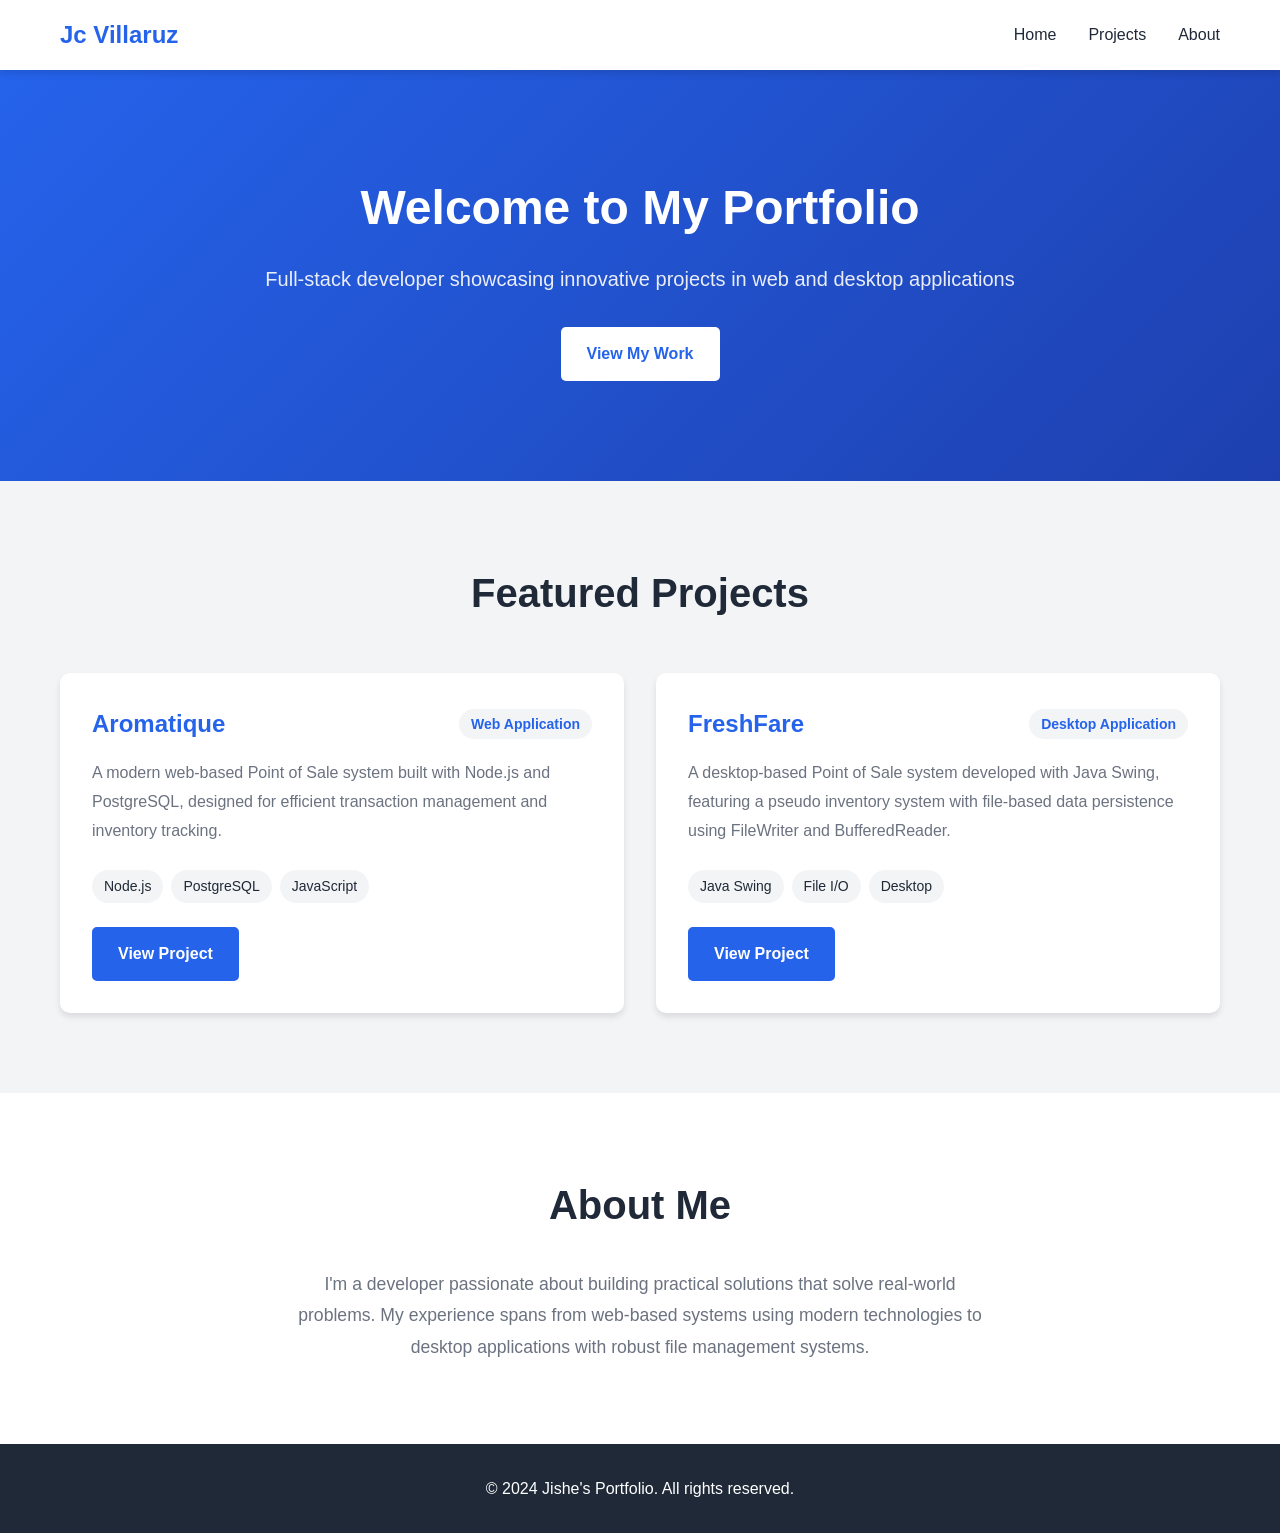
==== index.html @ 2e5fac46 "init commit" ====
<!DOCTYPE html>
<html lang="en">
<head>
    <meta charset="UTF-8">
    <meta name="viewport" content="width=device-width, initial-scale=1.0">
    <title>Portfolio - Jishe</title>
    <link rel="stylesheet" href="styles.css">
</head>
<body>
    <!-- Navigation -->
    <nav class="navbar">
        <div class="container">
            <div class="nav-brand">Jc Villaruz</div>
            <ul class="nav-links">
                <li><a href="#home" class="nav-link">Home</a></li>
                <li><a href="#projects" class="nav-link">Projects</a></li>
                <li><a href="#about" class="nav-link">About</a></li>
            </ul>
        </div>
    </nav>

    <!-- Hero Section -->
    <section id="home" class="hero">
        <div class="container">
            <div class="hero-content">
                <h1>Welcome to My Portfolio</h1>
                <p>Full-stack developer showcasing innovative projects in web and desktop applications</p>
                <a href="#projects" class="btn btn-primary">View My Work</a>
            </div>
        </div>
    </section>

    <!-- Projects Section -->
    <section id="projects" class="projects">
        <div class="container">
            <h2>Featured Projects</h2>
            
            <div class="projects-grid">
                <!-- Aromatique Project -->
                <div class="project-card">
                    <div class="project-header">
                        <h3>Aromatique</h3>
                        <span class="project-type">Web Application</span>
                    </div>
                    <p class="project-description">A modern web-based Point of Sale system built with Node.js and PostgreSQL, designed for efficient transaction management and inventory tracking.</p>
                    <div class="tech-stack">
                        <span class="tech-badge">Node.js</span>
                        <span class="tech-badge">PostgreSQL</span>
                        <span class="tech-badge">JavaScript</span>
                    </div>
                    <a href="projects/aromatique.html" class="btn btn-secondary">View Project</a>
                </div>

                <!-- Java POS Project -->
                <div class="project-card">
                    <div class="project-header">
                        <h3>FreshFare</h3>
                        <span class="project-type">Desktop Application</span>
                    </div>
                    <p class="project-description">A desktop-based Point of Sale system developed with Java Swing, featuring a pseudo inventory system with file-based data persistence using FileWriter and BufferedReader.</p>
                    <div class="tech-stack">
                        <span class="tech-badge">Java Swing</span>
                        <span class="tech-badge">File I/O</span>
                        <span class="tech-badge">Desktop</span>
                    </div>
                    <a href="projects/freshfare.html" class="btn btn-secondary">View Project</a>
                </div>
            </div>
        </div>
    </section>

    <!-- About Section -->
    <section id="about" class="about">
        <div class="container">
            <h2>About Me</h2>
            <p>I'm a developer passionate about building practical solutions that solve real-world problems. My experience spans from web-based systems using modern technologies to desktop applications with robust file management systems.</p>
        </div>
    </section>

    <!-- Footer -->
    <footer class="footer">
        <div class="container">
            <p>&copy; 2024 Jishe's Portfolio. All rights reserved.</p>
        </div>
    </footer>

    <script src="script.js"></script>
</body>
</html>
---- styles.css ----
/* Root Variables */
:root {
    --primary-color: #2563eb;
    --secondary-color: #1e40af;
    --text-color: #1f2937;
    --bg-color: #ffffff;
    --light-bg: #f3f4f6;
    --border-color: #e5e7eb;
    --shadow: 0 4px 6px rgba(0, 0, 0, 0.1);
    --shadow-lg: 0 10px 15px rgba(0, 0, 0, 0.1);
}

/* Reset & Base Styles */
* {
    margin: 0;
    padding: 0;
    box-sizing: border-box;
}

html {
    scroll-behavior: smooth;
}

body {
    font-family: -apple-system, BlinkMacSystemFont, 'Segoe UI', Roboto, 'Helvetica Neue', Arial, sans-serif;
    color: var(--text-color);
    background-color: var(--bg-color);
    line-height: 1.6;
}

.container {
    max-width: 1200px;
    margin: 0 auto;
    padding: 0 20px;
}

/* Navigation */
.navbar {
    background-color: var(--bg-color);
    box-shadow: var(--shadow);
    position: sticky;
    top: 0;
    z-index: 100;
}

.navbar .container {
    display: flex;
    justify-content: space-between;
    align-items: center;
    padding: 1rem 20px;
}

.nav-brand {
    font-size: 1.5rem;
    font-weight: 700;
    color: var(--primary-color);
}

.nav-links {
    display: flex;
    list-style: none;
    gap: 2rem;
}

.nav-link {
    text-decoration: none;
    color: var(--text-color);
    font-weight: 500;
    transition: color 0.3s ease;
}

.nav-link:hover {
    color: var(--primary-color);
}

/* Hero Section */
.hero {
    background: linear-gradient(135deg, var(--primary-color), var(--secondary-color));
    color: white;
    padding: 100px 20px;
    text-align: center;
}

.hero-content h1 {
    font-size: 3rem;
    margin-bottom: 1rem;
    font-weight: 700;
}

.hero-content p {
    font-size: 1.25rem;
    margin-bottom: 2rem;
    opacity: 0.9;
}

/* Buttons */
.btn {
    display: inline-block;
    padding: 0.75rem 1.5rem;
    border-radius: 5px;
    text-decoration: none;
    font-weight: 600;
    transition: all 0.3s ease;
    border: 2px solid transparent;
    cursor: pointer;
    font-size: 1rem;
}

.btn-primary {
    background-color: white;
    color: var(--primary-color);
}

.btn-primary:hover {
    transform: translateY(-2px);
    box-shadow: 0 6px 20px rgba(0, 0, 0, 0.15);
}

.btn-secondary {
    background-color: var(--primary-color);
    color: white;
    border-color: var(--primary-color);
}

.btn-secondary:hover {
    background-color: var(--secondary-color);
    border-color: var(--secondary-color);
}

/* Projects Section */
.projects {
    padding: 80px 20px;
    background-color: var(--light-bg);
}

.projects h2 {
    font-size: 2.5rem;
    margin-bottom: 3rem;
    text-align: center;
}

.projects-grid {
    display: grid;
    grid-template-columns: repeat(auto-fit, minmax(350px, 1fr));
    gap: 2rem;
}

.project-card {
    background-color: var(--bg-color);
    border-radius: 10px;
    padding: 2rem;
    box-shadow: var(--shadow);
    transition: transform 0.3s ease, box-shadow 0.3s ease;
}

.project-card:hover {
    transform: translateY(-5px);
    box-shadow: var(--shadow-lg);
}

.project-header {
    display: flex;
    justify-content: space-between;
    align-items: center;
    margin-bottom: 1rem;
}

.project-header h3 {
    font-size: 1.5rem;
    color: var(--primary-color);
}

.project-type {
    background-color: var(--light-bg);
    color: var(--primary-color);
    padding: 0.25rem 0.75rem;
    border-radius: 20px;
    font-size: 0.875rem;
    font-weight: 600;
}

.project-description {
    color: #6b7280;
    margin-bottom: 1.5rem;
    line-height: 1.8;
}

.tech-stack {
    display: flex;
    flex-wrap: wrap;
    gap: 0.5rem;
    margin-bottom: 1.5rem;
}

.tech-badge {
    background-color: var(--light-bg);
    color: var(--text-color);
    padding: 0.35rem 0.75rem;
    border-radius: 20px;
    font-size: 0.875rem;
    font-weight: 500;
}

/* About Section */
.about {
    padding: 80px 20px;
    text-align: center;
}

.about h2 {
    font-size: 2.5rem;
    margin-bottom: 2rem;
}

.about p {
    max-width: 700px;
    margin: 0 auto;
    font-size: 1.1rem;
    color: #6b7280;
    line-height: 1.8;
}

/* Footer */
.footer {
    background-color: var(--text-color);
    color: white;
    text-align: center;
    padding: 2rem 20px;
}

/* Responsive Design */
@media (max-width: 768px) {
    .nav-links {
        gap: 1rem;
    }

    .hero-content h1 {
        font-size: 2rem;
    }

    .hero-content p {
        font-size: 1rem;
    }

    .projects h2,
    .about h2 {
        font-size: 2rem;
    }

    .projects-grid {
        grid-template-columns: 1fr;
    }
}

@media (max-width: 480px) {
    .nav-brand {
        font-size: 1.25rem;
    }

    .nav-links {
        gap: 0.5rem;
    }

    .nav-link {
        font-size: 0.9rem;
    }

    .hero-content h1 {
        font-size: 1.5rem;
    }

    .btn {
        padding: 0.5rem 1rem;
        font-size: 0.9rem;
    }
}
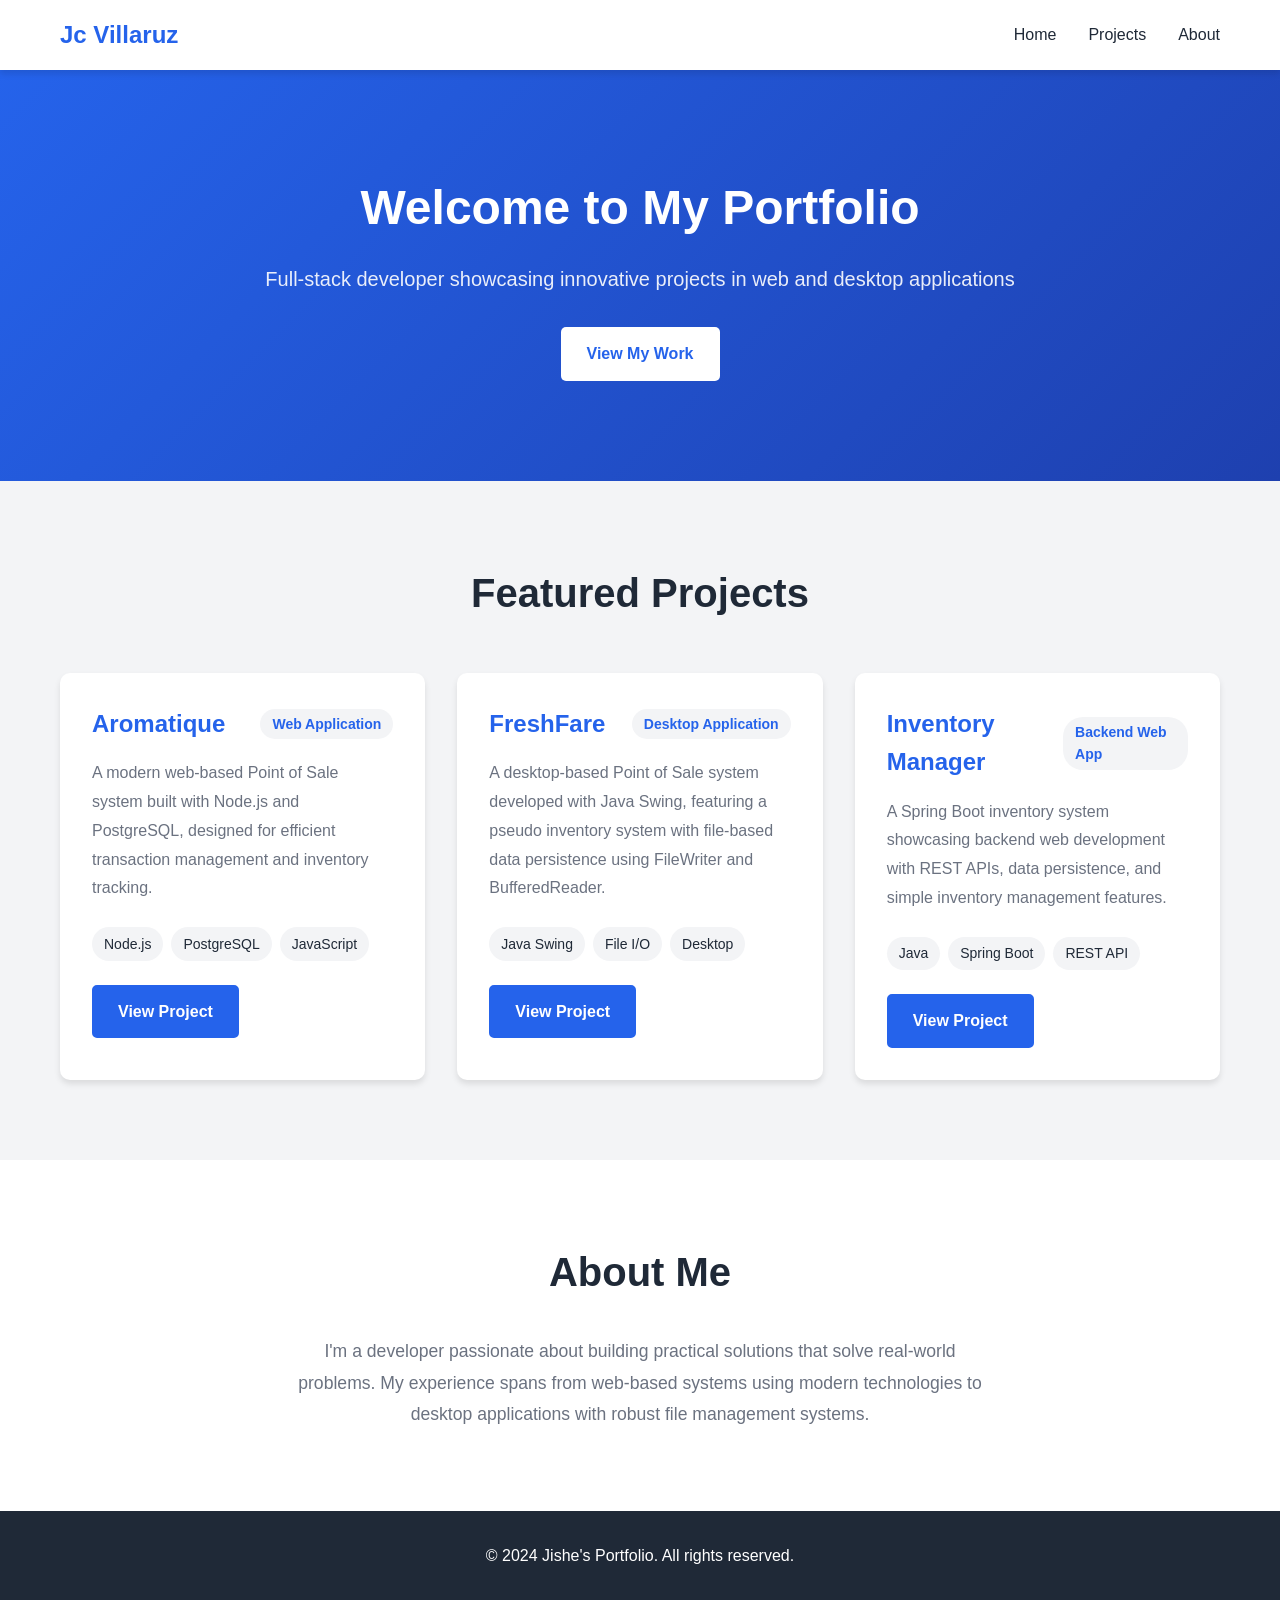
==== commit c5151c70: "added personal project" ====
--- a/index.html
+++ b/index.html
@@ -65,6 +65,21 @@
                     </div>
                     <a href="projects/freshfare.html" class="btn btn-secondary">View Project</a>
                 </div>
+
+                <!-- Spring Boot Inventory Project -->
+                <div class="project-card">
+                    <div class="project-header">
+                        <h3>Inventory Manager</h3>
+                        <span class="project-type">Backend Web App</span>
+                    </div>
+                    <p class="project-description">A Spring Boot inventory system showcasing backend web development with REST APIs, data persistence, and simple inventory management features.</p>
+                    <div class="tech-stack">
+                        <span class="tech-badge">Java</span>
+                        <span class="tech-badge">Spring Boot</span>
+                        <span class="tech-badge">REST API</span>
+                    </div>
+                    <a href="projects/spring-inventory.html" class="btn btn-secondary">View Project</a>
+                </div>
             </div>
         </div>
     </section>
--- a/styles.css
+++ b/styles.css
@@ -201,6 +201,32 @@
     font-weight: 500;
 }
 
+.media-showcase {
+    margin-top: 1.5rem;
+    display: grid;
+    grid-template-columns: 1.5fr 1fr;
+    gap: 1.5rem;
+}
+
+.media-video video {
+    width: 100%;
+    border-radius: 12px;
+    box-shadow: var(--shadow);
+}
+
+.media-gallery {
+    display: grid;
+    gap: 1rem;
+}
+
+.media-gallery img {
+    width: 100%;
+    border-radius: 12px;
+    object-fit: cover;
+    min-height: 140px;
+    box-shadow: var(--shadow);
+}
+
 /* About Section */
 .about {
     padding: 80px 20px;
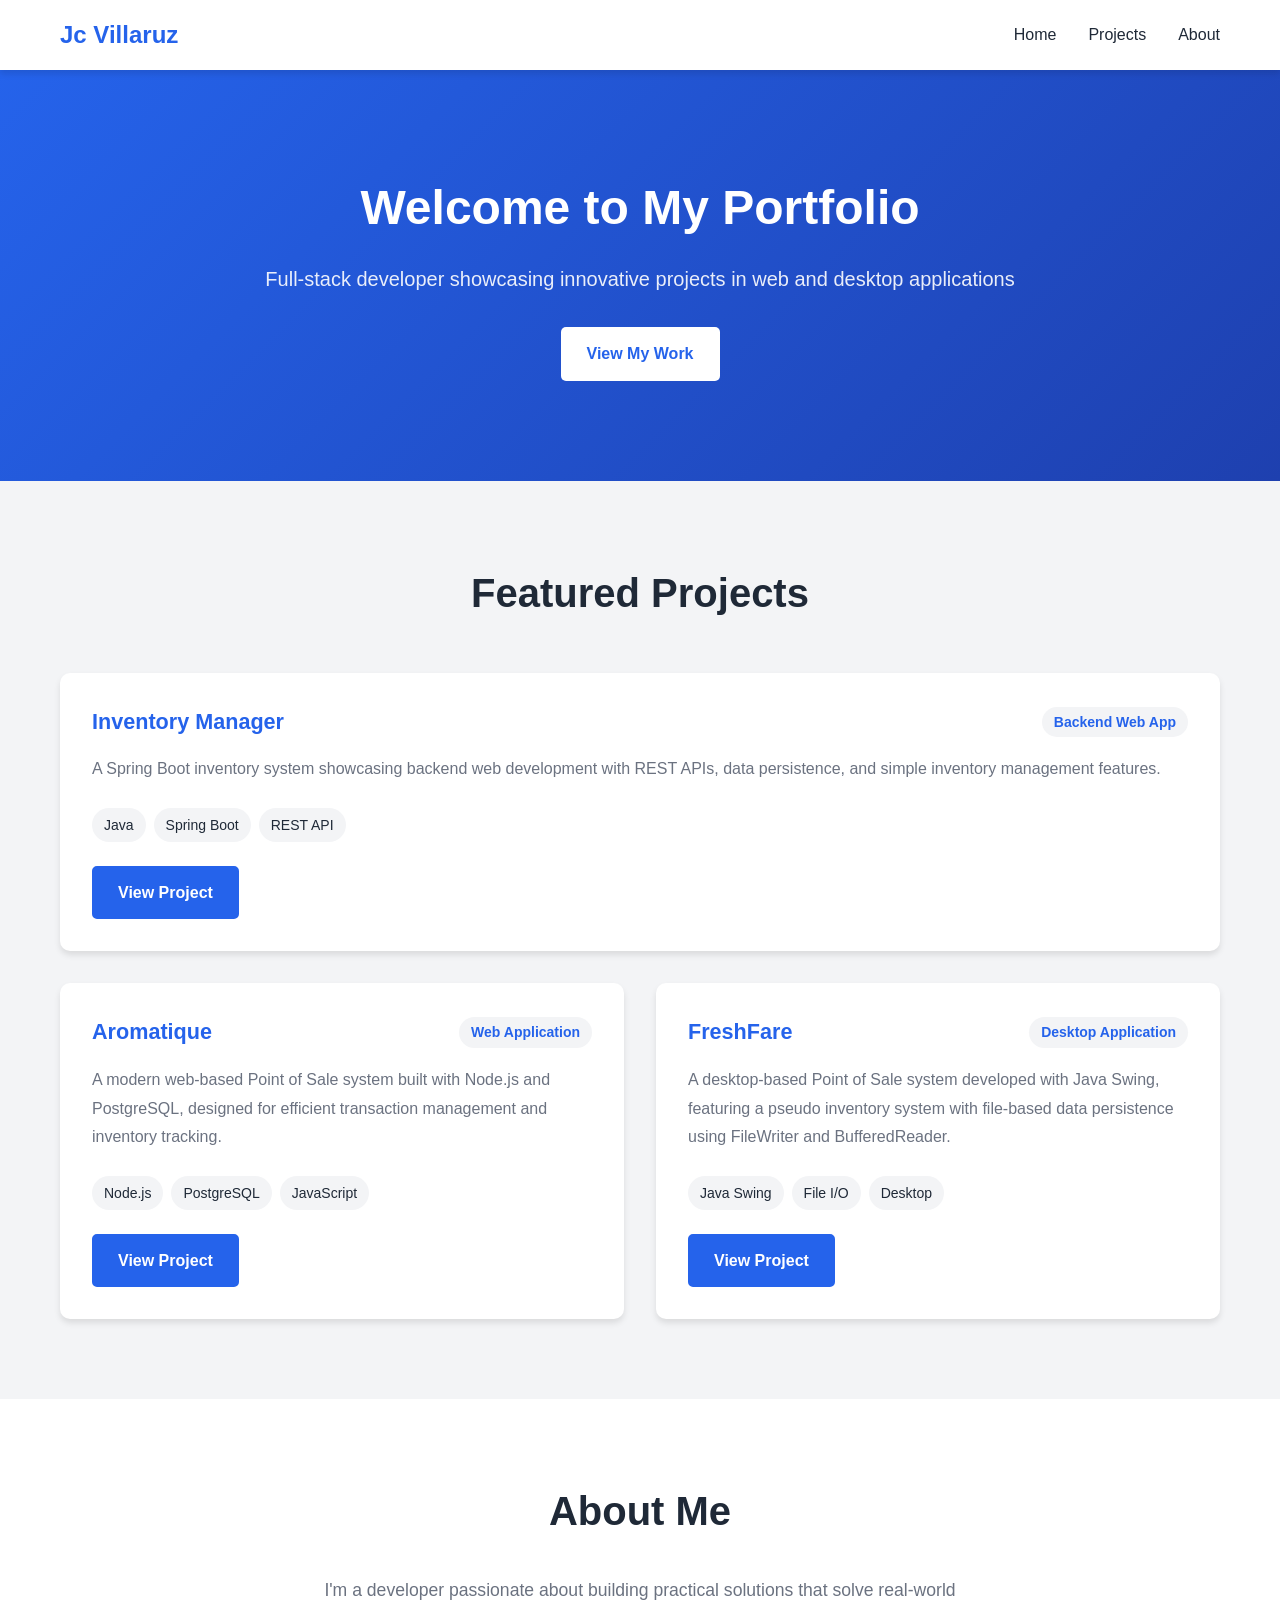
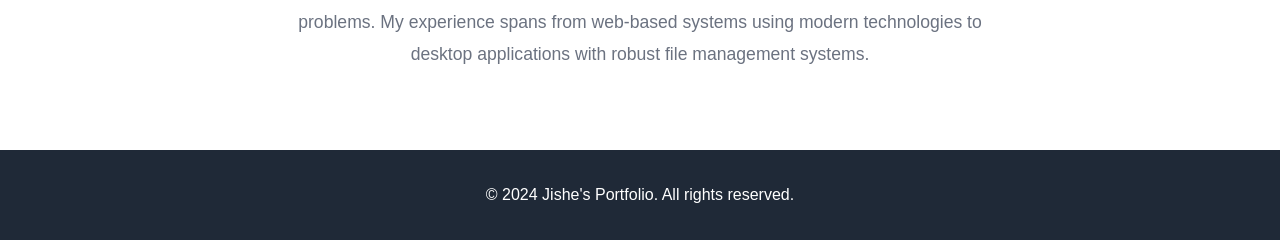
==== commit e622f36f: "design streamlining" ====
--- a/index.html
+++ b/index.html
@@ -36,6 +36,21 @@
             <h2>Featured Projects</h2>
             
             <div class="projects-grid">
+                <!-- Spring Boot Inventory Project -->
+                <div class="project-card">
+                    <div class="project-header">
+                        <h3>Inventory Manager</h3>
+                        <span class="project-type">Backend Web App</span>
+                    </div>
+                    <p class="project-description">A Spring Boot inventory system showcasing backend web development with REST APIs, data persistence, and simple inventory management features.</p>
+                    <div class="tech-stack">
+                        <span class="tech-badge">Java</span>
+                        <span class="tech-badge">Spring Boot</span>
+                        <span class="tech-badge">REST API</span>
+                    </div>
+                    <a href="projects/spring-inventory.html" class="btn btn-secondary">View Project</a>
+                </div>
+
                 <!-- Aromatique Project -->
                 <div class="project-card">
                     <div class="project-header">
@@ -65,21 +80,6 @@
                     </div>
                     <a href="projects/freshfare.html" class="btn btn-secondary">View Project</a>
                 </div>
-
-                <!-- Spring Boot Inventory Project -->
-                <div class="project-card">
-                    <div class="project-header">
-                        <h3>Inventory Manager</h3>
-                        <span class="project-type">Backend Web App</span>
-                    </div>
-                    <p class="project-description">A Spring Boot inventory system showcasing backend web development with REST APIs, data persistence, and simple inventory management features.</p>
-                    <div class="tech-stack">
-                        <span class="tech-badge">Java</span>
-                        <span class="tech-badge">Spring Boot</span>
-                        <span class="tech-badge">REST API</span>
-                    </div>
-                    <a href="projects/spring-inventory.html" class="btn btn-secondary">View Project</a>
-                </div>
             </div>
         </div>
     </section>
--- a/styles.css
+++ b/styles.css
@@ -141,7 +141,7 @@
 
 .projects-grid {
     display: grid;
-    grid-template-columns: repeat(auto-fit, minmax(350px, 1fr));
+    grid-template-columns: repeat(auto-fit, minmax(400px, 1fr));
     gap: 2rem;
 }
 
@@ -153,6 +153,10 @@
     transition: transform 0.3s ease, box-shadow 0.3s ease;
 }
 
+.projects-grid .project-card:first-child {
+    grid-column: 1 / -1;
+}
+
 .project-card:hover {
     transform: translateY(-5px);
     box-shadow: var(--shadow-lg);
@@ -166,8 +170,9 @@
 }
 
 .project-header h3 {
-    font-size: 1.5rem;
-    color: var(--primary-color);
+    font-size: 1.35rem;
+    color: var(--primary-color);
+    white-space: nowrap;
 }
 
 .project-type {
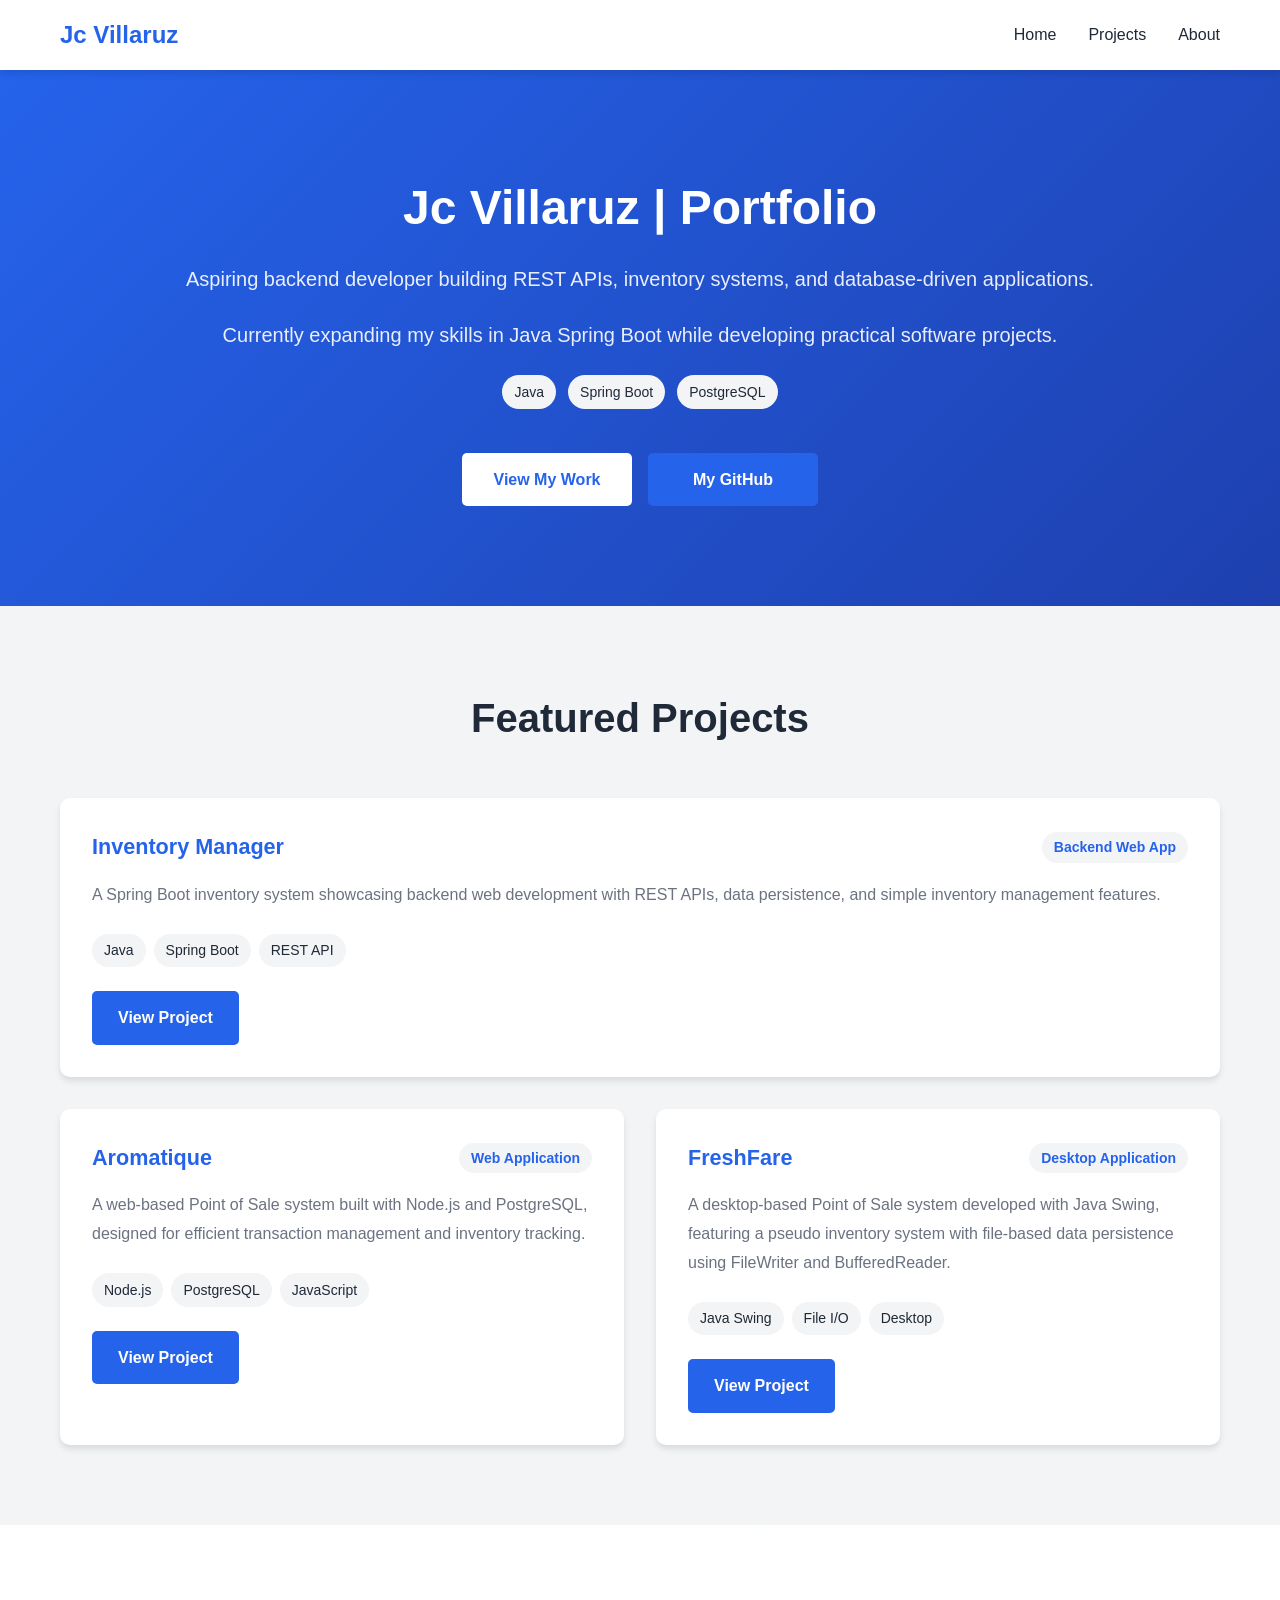
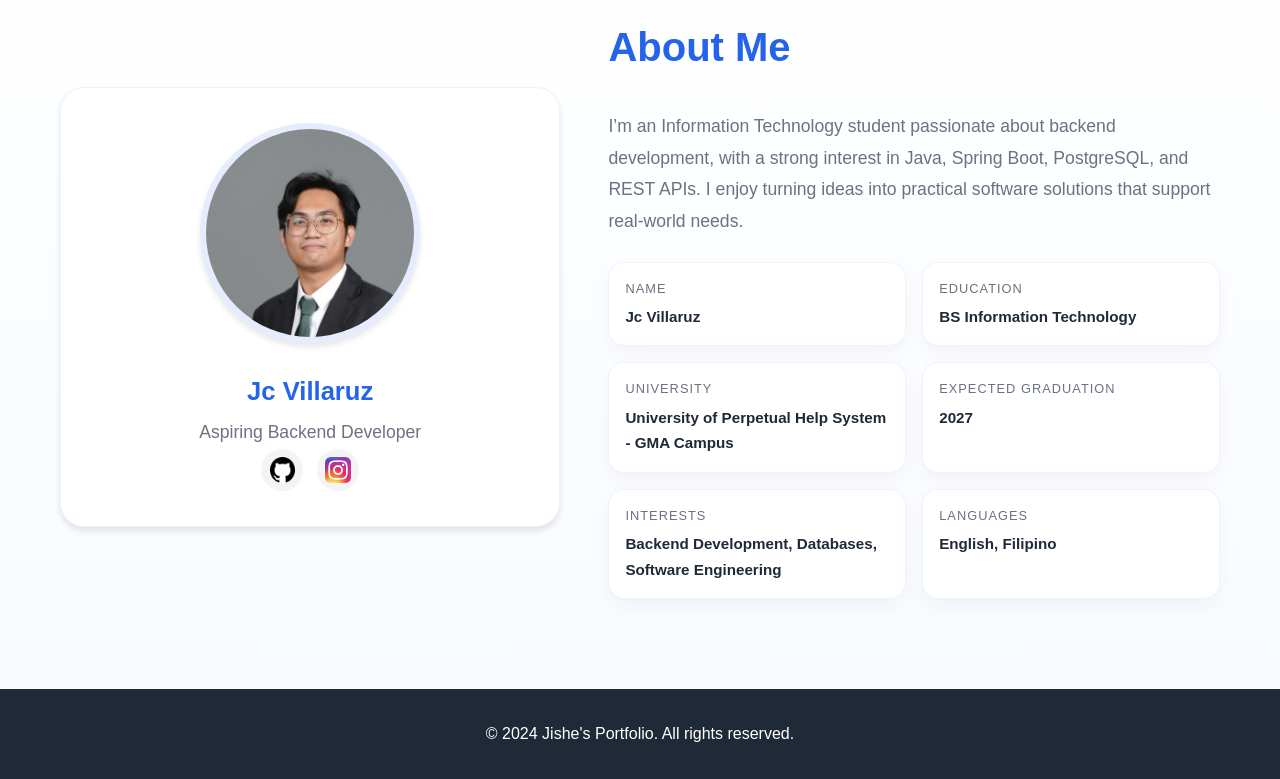
==== commit f1e1d7d8: "Major portfolio changes and additions" ====
--- a/index.html
+++ b/index.html
@@ -23,9 +23,18 @@
     <section id="home" class="hero">
         <div class="container">
             <div class="hero-content">
-                <h1>Welcome to My Portfolio</h1>
-                <p>Full-stack developer showcasing innovative projects in web and desktop applications</p>
-                <a href="#projects" class="btn btn-primary">View My Work</a>
+                <h1>Jc Villaruz | Portfolio</h1>
+                <p>Aspiring backend developer building REST APIs, inventory systems, and database-driven applications.</p>
+                <p>Currently expanding my skills in Java Spring Boot while developing practical software projects.</p>
+                <div class="hero-stack">
+                    <span class="tech-badge">Java</span>
+                    <span class="tech-badge">Spring Boot</span>
+                    <span class="tech-badge">PostgreSQL</span>
+                </div>
+                <div class="hero-actions">
+                    <a href="#projects" class="btn btn-primary">View My Work</a>
+                    <a href="https://github.com/Jisheee" class="btn btn-secondary" target="_blank" rel="noopener noreferrer">My GitHub</a>
+                </div>
             </div>
         </div>
     </section>
@@ -57,7 +66,7 @@
                         <h3>Aromatique</h3>
                         <span class="project-type">Web Application</span>
                     </div>
-                    <p class="project-description">A modern web-based Point of Sale system built with Node.js and PostgreSQL, designed for efficient transaction management and inventory tracking.</p>
+                    <p class="project-description">A web-based Point of Sale system built with Node.js and PostgreSQL, designed for efficient transaction management and inventory tracking.</p>
                     <div class="tech-stack">
                         <span class="tech-badge">Node.js</span>
                         <span class="tech-badge">PostgreSQL</span>
@@ -87,8 +96,56 @@
     <!-- About Section -->
     <section id="about" class="about">
         <div class="container">
-            <h2>About Me</h2>
-            <p>I'm a developer passionate about building practical solutions that solve real-world problems. My experience spans from web-based systems using modern technologies to desktop applications with robust file management systems.</p>
+            <div class="about-grid">
+                <div class="about-profile">
+                    <img src="assets/profile.jpg" alt="Jc Villaruz" class="about-photo">
+                    <h3>Jc Villaruz</h3>
+                    <p class="about-title">Aspiring Backend Developer</p>
+                    <div class="about-socials">
+                        <a href="https://github.com/Jisheee" target="_blank" rel="noopener noreferrer" aria-label="GitHub">
+                            <img src="assets/github icon.webp" alt="GitHub icon">
+                        </a>
+                        <!-- <a href="https://www.linkedin.com/" target="_blank" rel="noopener noreferrer" aria-label="LinkedIn">
+                            <img src="assets/linkedin icon.png" alt="LinkedIn icon">
+                        </a> -->
+                        <a href="https://www.instagram.com/reeechiz/" target="_blank" rel="noopener noreferrer" aria-label="Instagram">
+                            <img src="assets/Instagram_icon.png" alt="Instagram icon">
+                        </a>
+                    </div>
+                </div>
+
+                <div class="about-content">
+                    <h2>About Me</h2>
+                    <p>I’m an Information Technology student passionate about backend development, with a strong interest in Java, Spring Boot, PostgreSQL, and REST APIs. I enjoy turning ideas into practical software solutions that support real-world needs.</p>
+                    
+                    <div class="about-info-grid">
+                        <div class="info-card">
+                            <span class="info-label">Name</span>
+                            <span class="info-value">Jc Villaruz</span>
+                        </div>
+                        <div class="info-card">
+                            <span class="info-label">Education</span>
+                            <span class="info-value">BS Information Technology</span>
+                        </div>
+                        <div class="info-card">
+                            <span class="info-label">University</span>
+                            <span class="info-value">University of Perpetual Help System - GMA Campus</span>
+                        </div>
+                        <div class="info-card">
+                            <span class="info-label">Expected Graduation</span>
+                            <span class="info-value">2027</span>
+                        </div>
+                        <div class="info-card">
+                            <span class="info-label">Interests</span>
+                            <span class="info-value">Backend Development, Databases, Software Engineering</span>
+                        </div>
+                        <div class="info-card">
+                            <span class="info-label">Languages</span>
+                            <span class="info-value">English, Filipino</span>
+                        </div>
+                    </div>
+                </div>
+            </div>
         </div>
     </section>
 
--- a/styles.css
+++ b/styles.css
@@ -89,8 +89,28 @@
 
 .hero-content p {
     font-size: 1.25rem;
-    margin-bottom: 2rem;
+    margin-bottom: 1.5rem;
     opacity: 0.9;
+}
+
+.hero-stack {
+    display: inline-flex;
+    flex-wrap: wrap;
+    gap: 0.75rem;
+    justify-content: center;
+    margin-bottom: 1.75rem;
+}
+
+.hero-actions {
+    display: flex;
+    flex-wrap: wrap;
+    gap: 1rem;
+    justify-content: center;
+    margin-top: 1rem;
+}
+
+.hero-actions .btn {
+    min-width: 170px;
 }
 
 /* Buttons */
@@ -150,10 +170,17 @@
     border-radius: 10px;
     padding: 2rem;
     box-shadow: var(--shadow);
-    transition: transform 0.3s ease, box-shadow 0.3s ease;
-}
-
-.projects-grid .project-card:first-child {
+    opacity: 0;
+    transform: translateY(20px);
+    transition: opacity 0.6s ease, transform 0.6s ease, box-shadow 0.3s ease;
+}
+
+.project-card.is-visible {
+    opacity: 1;
+    transform: translateY(0);
+}
+
+.project-card:first-child {
     grid-column: 1 / -1;
 }
 
@@ -234,8 +261,261 @@
 
 /* About Section */
 .about {
-    padding: 80px 20px;
+    padding: 90px 20px;
+    background: linear-gradient(180deg, #ffffff 0%, #f8fbff 100%);
+}
+
+.about-grid {
+    display: grid;
+    grid-template-columns: 0.9fr 1.1fr;
+    gap: 3rem;
+    align-items: center;
+}
+
+.about-profile {
+    background: white;
+    border-radius: 24px;
+    padding: 2.2rem 1.8rem;
+    box-shadow: var(--shadow);
     text-align: center;
+    border: 1px solid rgba(37, 99, 235, 0.08);
+}
+
+.about-photo {
+    width: 220px;
+    height: 220px;
+    object-fit: cover;
+    border-radius: 50%;
+    margin-bottom: 1.25rem;
+    border: 6px solid rgba(37, 99, 235, 0.12);
+    box-shadow: var(--shadow);
+}
+
+.about-profile h3 {
+    font-size: 1.6rem;
+    color: var(--primary-color);
+    margin-bottom: 0.35rem;
+}
+
+.about-title {
+    color: #6b7280;
+    font-size: 1rem;
+    margin-bottom: 1.25rem;
+}
+
+.about-socials {
+    display: flex;
+    justify-content: center;
+    gap: 0.85rem;
+}
+
+.about-socials a {
+    display: inline-flex;
+    align-items: center;
+    justify-content: center;
+    width: 42px;
+    height: 42px;
+    border-radius: 50%;
+    background: var(--light-bg);
+    color: var(--primary-color);
+    transition: transform 0.25s ease, background-color 0.25s ease, color 0.25s ease;
+}
+
+.about-socials a img {
+    width: 60%;
+    height: auto;
+    object-fit: contain;
+}
+
+.about-socials a:hover {
+    transform: translateY(-3px);
+    background: var(--primary-color);
+    color: white;
+}
+
+.about-content {
+    text-align: left;
+}
+
+.about-content h2 {
+    font-size: 2.6rem;
+    margin-bottom: 1rem;
+    color: var(--primary-color);
+}
+
+.about-content p {
+    max-width: 700px;
+    margin: 0 0 1rem;
+    font-size: 1.05rem;
+    color: #4b5563;
+    line-height: 1.8;
+}
+
+.about-info-grid {
+    display: grid;
+    grid-template-columns: repeat(2, minmax(0, 1fr));
+    gap: 1rem;
+    margin-top: 1.5rem;
+}
+
+.info-card {
+    background: white;
+    border: 1px solid rgba(37, 99, 235, 0.08);
+    border-radius: 16px;
+    padding: 1rem;
+    box-shadow: 0 8px 20px rgba(15, 23, 42, 0.04);
+}
+
+.info-label {
+    display: block;
+    font-size: 0.8rem;
+    text-transform: uppercase;
+    letter-spacing: 0.08em;
+    color: #6b7280;
+    margin-bottom: 0.3rem;
+}
+
+.info-value {
+    font-size: 0.95rem;
+    font-weight: 600;
+    color: var(--text-color);
+}
+
+.project-media-shell {
+    display: grid;
+    grid-template-columns: 1.15fr 0.95fr;
+    gap: 1.5rem;
+    align-items: stretch;
+    margin-bottom: 2rem;
+    padding: 1.5rem;
+    background: linear-gradient(135deg, rgba(37, 99, 235, 0.05), rgba(30, 64, 175, 0.04));
+    border: 1px solid var(--border-color);
+    border-radius: 16px;
+    box-shadow: var(--shadow);
+}
+
+.project-media-video video {
+    width: 100%;
+    height: 100%;
+    min-height: 280px;
+    object-fit: contain;
+    border-radius: 12px;
+    background: #111827;
+}
+
+.project-media-carousel {
+    display: flex;
+    flex-direction: column;
+    gap: 0.75rem;
+}
+
+.carousel-stage {
+    position: relative;
+    display: flex;
+    justify-content: center;
+    align-items: center;
+    overflow: hidden;
+    border-radius: 12px;
+    min-height: 280px;
+    background: #111827;
+}
+
+.carousel-image {
+    display: none;
+    width: 100%;
+    height: 100%;
+    object-fit: contain;
+    cursor: pointer;
+}
+
+.carousel-image.active {
+    display: block;
+}
+
+.image-lightbox {
+    display: none;
+    position: fixed;
+    inset: 0;
+    z-index: 1000;
+    background: rgba(15, 23, 42, 0.85);
+    align-items: center;
+    justify-content: center;
+    padding: 1.5rem;
+}
+
+.image-lightbox.active {
+    display: flex;
+}
+
+.image-lightbox-content {
+    position: relative;
+    width: min(100%, 1100px);
+    max-height: 100%;
+}
+
+.image-lightbox-content img {
+    width: 100%;
+    height: auto;
+    max-height: 90vh;
+    border-radius: 12px;
+    box-shadow: 0 20px 60px rgba(0, 0, 0, 0.45);
+}
+
+.lightbox-close {
+    position: absolute;
+    top: -0.75rem;
+    right: -0.75rem;
+    width: 2.5rem;
+    height: 2.5rem;
+    display: grid;
+    place-items: center;
+    border: none;
+    border-radius: 50%;
+    background: rgba(255, 255, 255, 0.15);
+    color: white;
+    cursor: pointer;
+    font-size: 1.25rem;
+    line-height: 1;
+}
+
+.lightbox-close:hover {
+    background: rgba(255, 255, 255, 0.25);
+}
+
+.carousel-controls {
+    display: flex;
+    align-items: center;
+    justify-content: center;
+    gap: 0.75rem;
+}
+
+.carousel-btn {
+    border: none;
+    background: var(--primary-color);
+    color: white;
+    width: 42px;
+    height: 42px;
+    border-radius: 50%;
+    cursor: pointer;
+    font-size: 1.1rem;
+    transition: transform 0.2s ease, background-color 0.2s ease;
+}
+
+.carousel-btn:hover {
+    background: var(--secondary-color);
+    transform: translateY(-1px);
+}
+
+.carousel-label {
+    font-size: 0.95rem;
+    font-weight: 600;
+    color: var(--primary-color);
+}
+
+@media (max-width: 900px) {
+    .project-media-shell {
+        grid-template-columns: 1fr;
+    }
 }
 
 .about h2 {
@@ -251,6 +531,20 @@
     line-height: 1.8;
 }
 
+/* Scroll reveal animation */
+.about-profile,
+.about-content {
+    opacity: 0;
+    transform: translateY(24px);
+    transition: opacity 0.8s ease, transform 0.8s ease;
+}
+
+.about-profile.is-visible,
+.about-content.is-visible {
+    opacity: 1;
+    transform: translateY(0);
+}
+
 /* Footer */
 .footer {
     background-color: var(--text-color);
@@ -260,6 +554,22 @@
 }
 
 /* Responsive Design */
+@media (max-width: 900px) {
+    .about-grid {
+        grid-template-columns: 1fr;
+        gap: 2rem;
+    }
+
+    .about-content {
+        text-align: center;
+    }
+
+    .about-content p {
+        margin-left: auto;
+        margin-right: auto;
+    }
+}
+
 @media (max-width: 768px) {
     .nav-links {
         gap: 1rem;
@@ -273,12 +583,19 @@
         font-size: 1rem;
     }
 
-    .projects h2,
-    .about h2 {
+    .projects h2 {
         font-size: 2rem;
     }
 
+    .about-content h2 {
+        font-size: 2rem;
+    }
+
     .projects-grid {
+        grid-template-columns: 1fr;
+    }
+
+    .about-info-grid {
         grid-template-columns: 1fr;
     }
 }
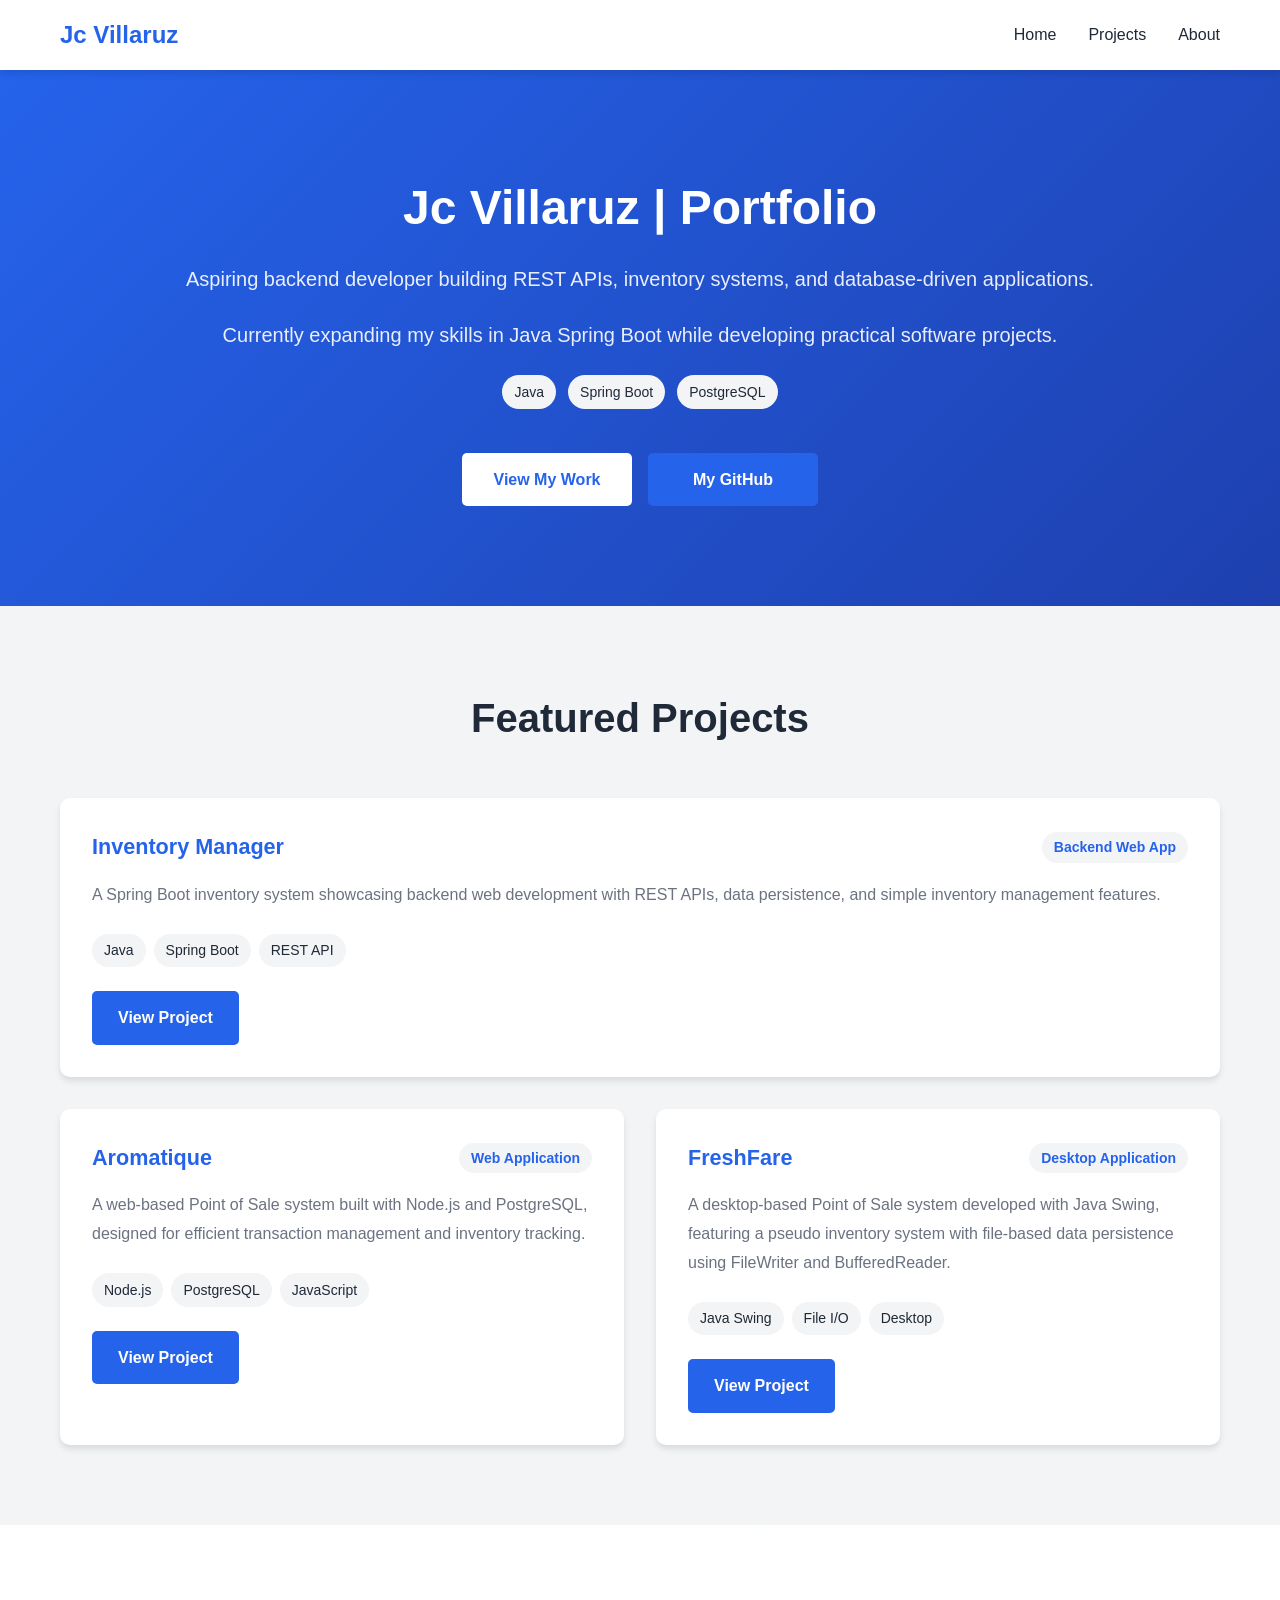
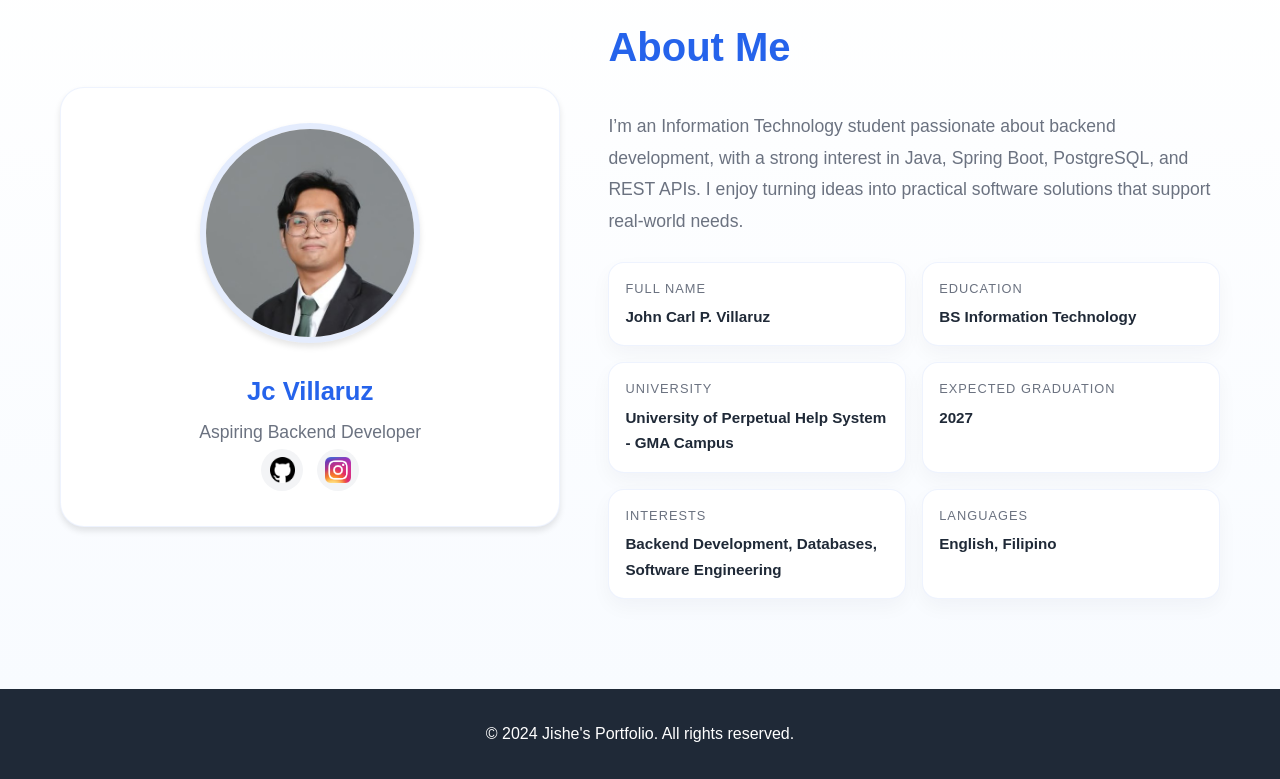
==== commit 6d164ad7: "Change name display to full name Updated name details in the about section to reflect full name." ====
--- a/index.html
+++ b/index.html
@@ -120,8 +120,8 @@
                     
                     <div class="about-info-grid">
                         <div class="info-card">
-                            <span class="info-label">Name</span>
-                            <span class="info-value">Jc Villaruz</span>
+                            <span class="info-label">Full Name</span>
+                            <span class="info-value">John Carl P. Villaruz</span>
                         </div>
                         <div class="info-card">
                             <span class="info-label">Education</span>
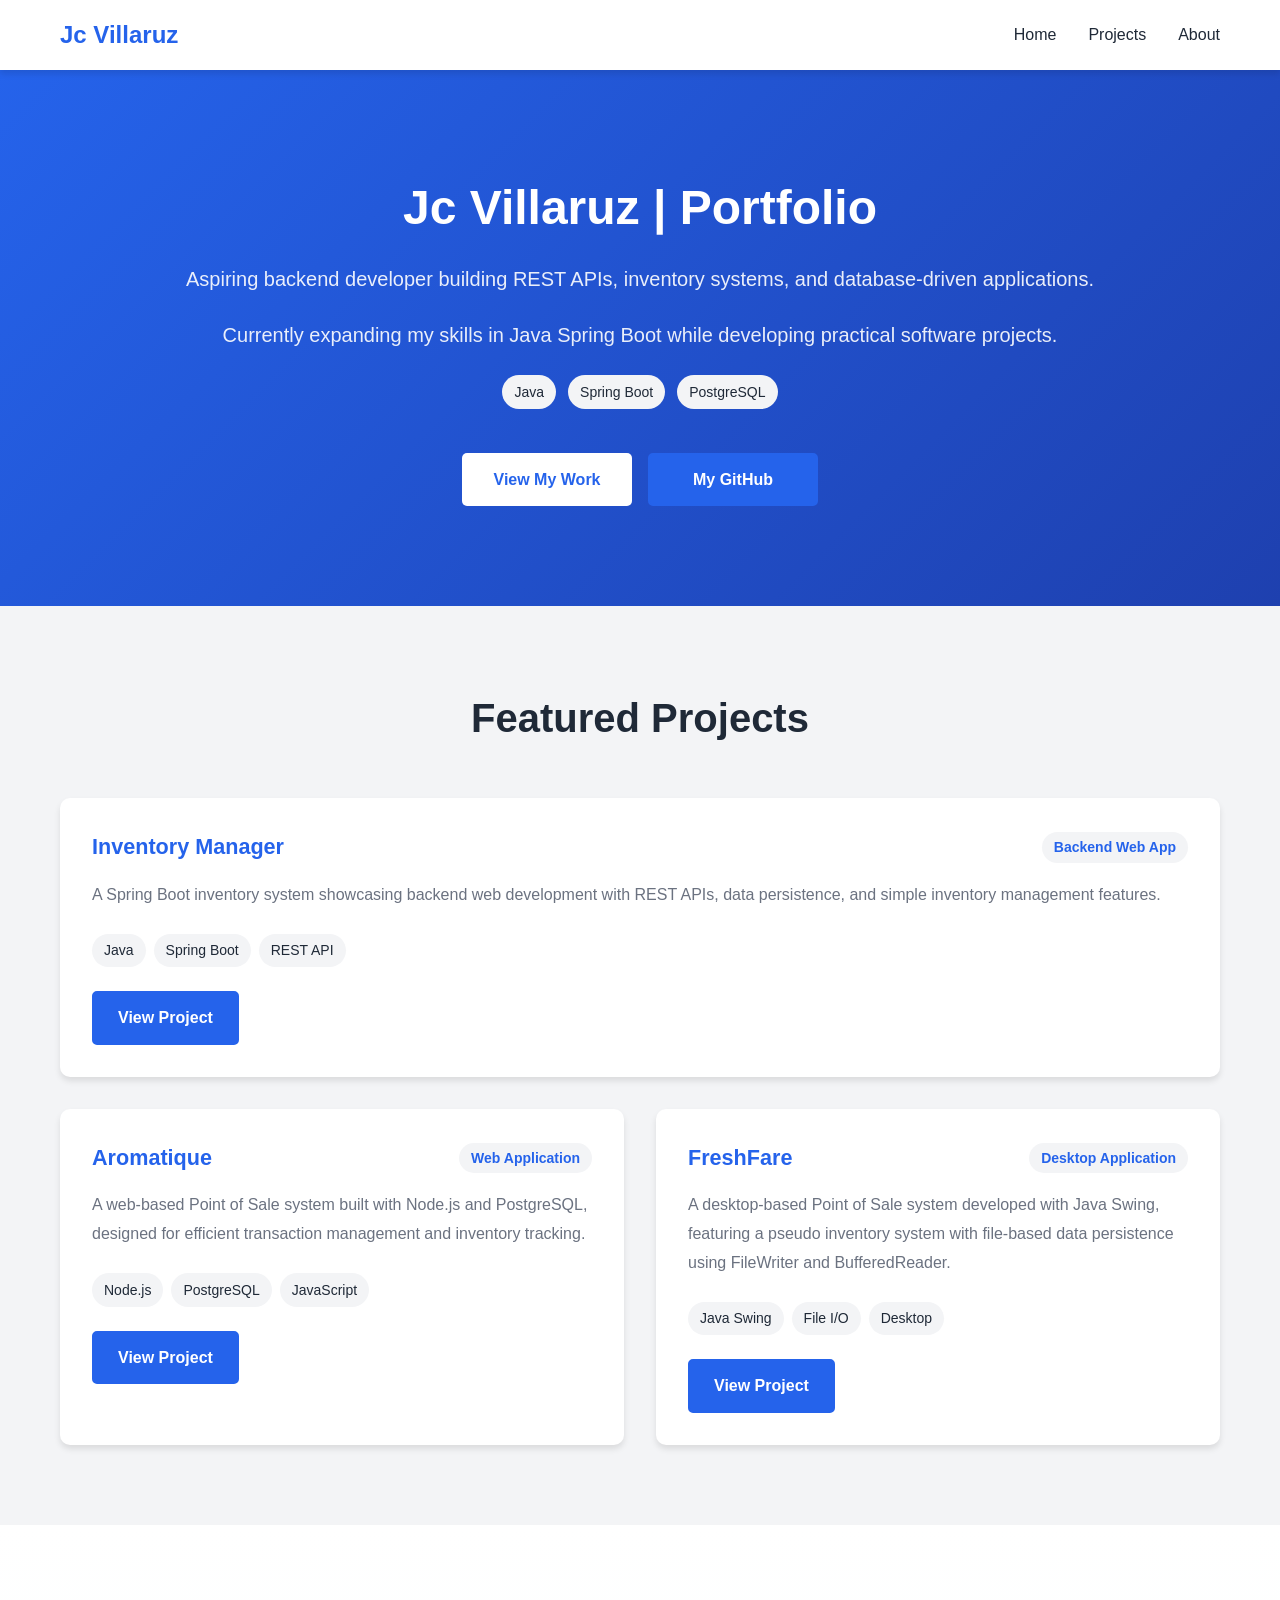
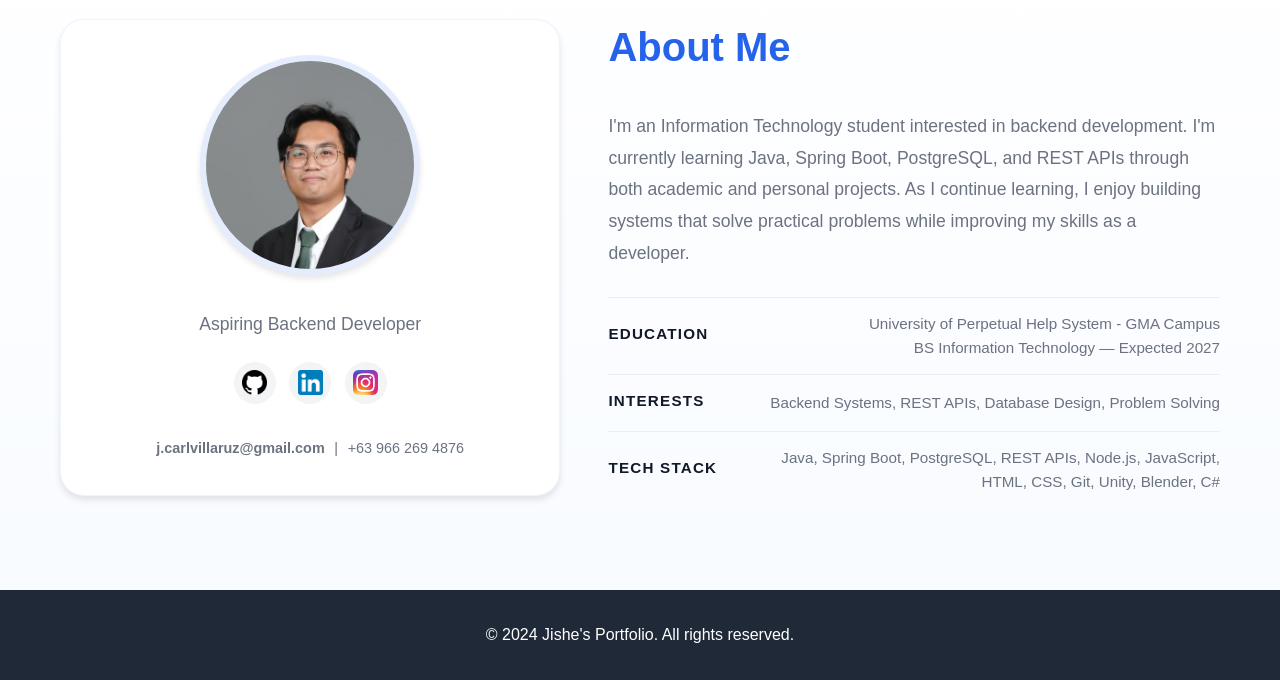
==== commit c6ac2616: "Changed the about me section" ====
--- a/index.html
+++ b/index.html
@@ -99,51 +99,51 @@
             <div class="about-grid">
                 <div class="about-profile">
                     <img src="assets/profile.jpg" alt="Jc Villaruz" class="about-photo">
-                    <h3>Jc Villaruz</h3>
                     <p class="about-title">Aspiring Backend Developer</p>
                     <div class="about-socials">
                         <a href="https://github.com/Jisheee" target="_blank" rel="noopener noreferrer" aria-label="GitHub">
                             <img src="assets/github icon.webp" alt="GitHub icon">
                         </a>
-                        <!-- <a href="https://www.linkedin.com/" target="_blank" rel="noopener noreferrer" aria-label="LinkedIn">
+                        <a href="https://www.linkedin.com/" target="_blank" rel="noopener noreferrer" aria-label="LinkedIn">
                             <img src="assets/linkedin icon.png" alt="LinkedIn icon">
-                        </a> -->
+                        </a>
                         <a href="https://www.instagram.com/reeechiz/" target="_blank" rel="noopener noreferrer" aria-label="Instagram">
                             <img src="assets/Instagram_icon.png" alt="Instagram icon">
                         </a>
+                    </div>
+                    <div class="contact-line">
+                        <a href="mailto:j.carlvillaruz@gmail.com" class="mail-link">j.carlvillaruz@gmail.com</a>
+                        <span class="contact-sep"> | </span>
+                        <a href="tel:+639662694876" class="phone-link">+63 966 269 4876</a>
                     </div>
                 </div>
 
                 <div class="about-content">
                     <h2>About Me</h2>
-                    <p>I’m an Information Technology student passionate about backend development, with a strong interest in Java, Spring Boot, PostgreSQL, and REST APIs. I enjoy turning ideas into practical software solutions that support real-world needs.</p>
+                    <p>I'm an Information Technology student interested in backend development. I'm currently learning Java, Spring Boot, PostgreSQL, and REST APIs through both academic and personal projects. As I continue learning, I enjoy building systems that solve practical problems while improving my skills as a developer.</p>
                     
-                    <div class="about-info-grid">
-                        <div class="info-card">
-                            <span class="info-label">Full Name</span>
-                            <span class="info-value">John Carl P. Villaruz</span>
+                        <div class="about-info-minimal">
+                            <div class="muted-sep" aria-hidden="true"></div>
+
+                            <div class="info-row">
+                                <span class="info-label">Education</span>
+                                <span class="info-value">University of Perpetual Help System - GMA Campus <br> BS Information Technology — Expected 2027</span>
+                            </div>
+
+                            <div class="muted-sep" aria-hidden="true"></div>
+
+                            <div class="info-row">
+                                <span class="info-label">Interests</span>
+                                <span class="info-value">Backend Systems, REST APIs, Database Design, Problem Solving</span>
+                            </div>
+
+                            <div class="muted-sep" aria-hidden="true"></div>
+
+                            <div class="info-row">
+                                <span class="info-label">Tech Stack</span>
+                                <span class="info-value">Java, Spring Boot, PostgreSQL, REST APIs, Node.js, JavaScript, HTML, CSS, Git, Unity, Blender, C#</span>
+                            </div>
                         </div>
-                        <div class="info-card">
-                            <span class="info-label">Education</span>
-                            <span class="info-value">BS Information Technology</span>
-                        </div>
-                        <div class="info-card">
-                            <span class="info-label">University</span>
-                            <span class="info-value">University of Perpetual Help System - GMA Campus</span>
-                        </div>
-                        <div class="info-card">
-                            <span class="info-label">Expected Graduation</span>
-                            <span class="info-value">2027</span>
-                        </div>
-                        <div class="info-card">
-                            <span class="info-label">Interests</span>
-                            <span class="info-value">Backend Development, Databases, Software Engineering</span>
-                        </div>
-                        <div class="info-card">
-                            <span class="info-label">Languages</span>
-                            <span class="info-value">English, Filipino</span>
-                        </div>
-                    </div>
                 </div>
             </div>
         </div>
--- a/styles.css
+++ b/styles.css
@@ -269,7 +269,7 @@
     display: grid;
     grid-template-columns: 0.9fr 1.1fr;
     gap: 3rem;
-    align-items: center;
+    align-items: stretch;
 }
 
 .about-profile {
@@ -279,6 +279,11 @@
     box-shadow: var(--shadow);
     text-align: center;
     border: 1px solid rgba(37, 99, 235, 0.08);
+    display: flex;
+    flex-direction: column;
+    justify-content: space-between;
+    margin-top: 0.25rem;
+    margin-bottom: 0.25rem;
 }
 
 .about-photo {
@@ -286,7 +291,7 @@
     height: 220px;
     object-fit: cover;
     border-radius: 50%;
-    margin-bottom: 1.25rem;
+    margin: 0 auto 0.75rem;
     border: 6px solid rgba(37, 99, 235, 0.12);
     box-shadow: var(--shadow);
 }
@@ -300,7 +305,7 @@
 .about-title {
     color: #6b7280;
     font-size: 1rem;
-    margin-bottom: 1.25rem;
+    margin-bottom: 0.6rem;
 }
 
 .about-socials {
@@ -327,6 +332,36 @@
     object-fit: contain;
 }
 
+.contact-line {
+    margin-top: 0.75rem;
+    font-size: 0.9rem;
+    color: #6b7280;
+}
+
+.contact-line span {
+    display: inline-block;
+}
+
+.contact-line a.mail-link {
+    color: #6b7280;
+    text-decoration: none;
+    font-weight: 600;
+}
+
+.contact-line a.mail-link:hover {
+    color: var(--primary-color);
+    text-decoration: underline;
+}
+
+.contact-line a.phone-link {
+    color: #6b7280;
+    text-decoration: none;
+}
+
+.contact-line .contact-sep {
+    margin: 0 0.35rem;
+}
+
 .about-socials a:hover {
     transform: translateY(-3px);
     background: var(--primary-color);
@@ -335,17 +370,20 @@
 
 .about-content {
     text-align: left;
+    display: flex;
+    flex-direction: column;
+    justify-content: space-between;
 }
 
 .about-content h2 {
     font-size: 2.6rem;
-    margin-bottom: 1rem;
+    margin-bottom: 0.5rem;
     color: var(--primary-color);
 }
 
 .about-content p {
     max-width: 700px;
-    margin: 0 0 1rem;
+    margin: 0 0 0.5rem;
     font-size: 1.05rem;
     color: #4b5563;
     line-height: 1.8;
@@ -379,6 +417,38 @@
     font-size: 0.95rem;
     font-weight: 600;
     color: var(--text-color);
+}
+
+/* Minimal about info list */
+.about-info-minimal {
+    margin-top: 1.25rem;
+}
+
+.muted-sep {
+    height: 1px;
+    background: rgba(15, 23, 42, 0.06);
+    border-radius: 2px;
+    margin: 0.5rem 0;
+}
+
+.about-info-minimal .info-row {
+    display: flex;
+    justify-content: space-between;
+    align-items: center;
+    padding: 0.35rem 0;
+}
+
+.about-info-minimal .info-label {
+    color: #111827;
+    font-size: 0.95rem;
+    min-width: 160px;
+    font-weight: 700;
+}
+
+.about-info-minimal .info-value {
+    color: #6b7280;
+    font-weight: 400;
+    text-align: right;
 }
 
 .project-media-shell {
@@ -562,6 +632,13 @@
 
     .about-content {
         text-align: center;
+        display: block;
+    }
+
+    .about-profile {
+        display: block;
+        margin-top: 0;
+        margin-bottom: 0;
     }
 
     .about-content p {
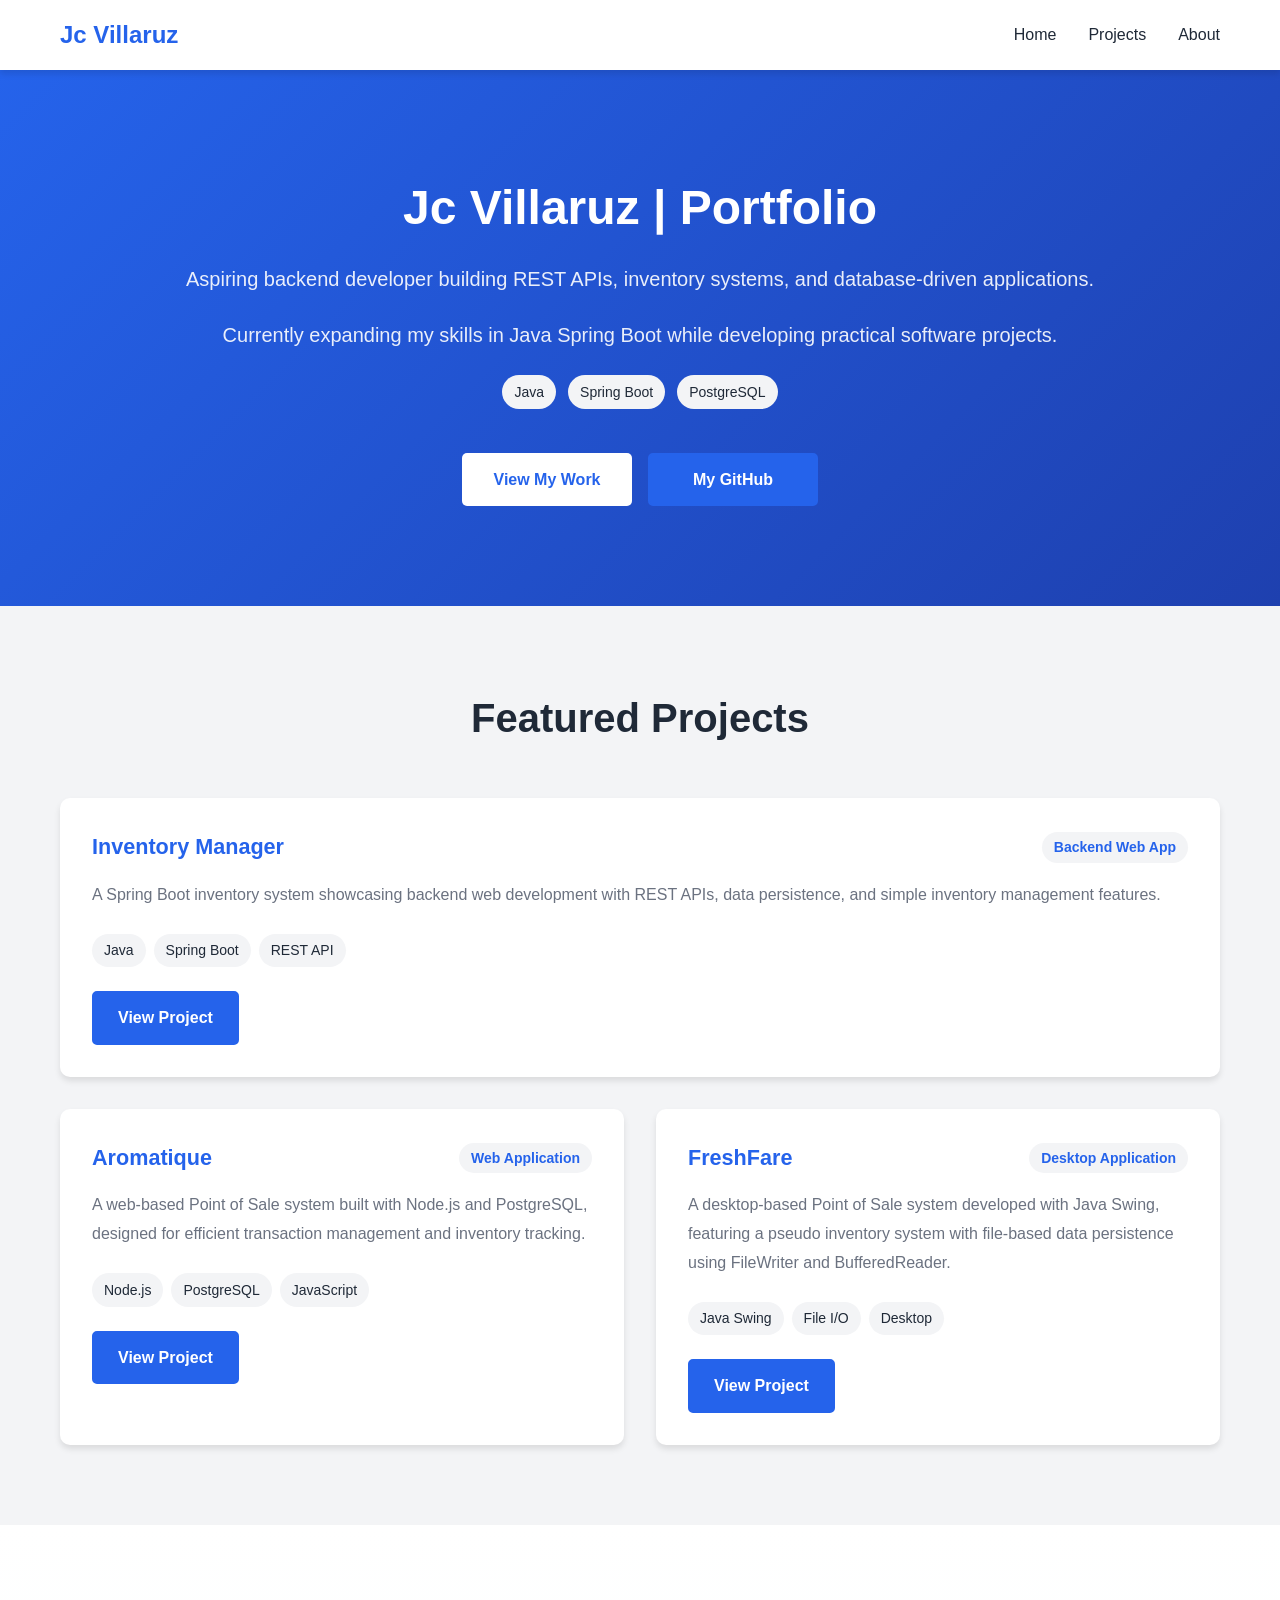
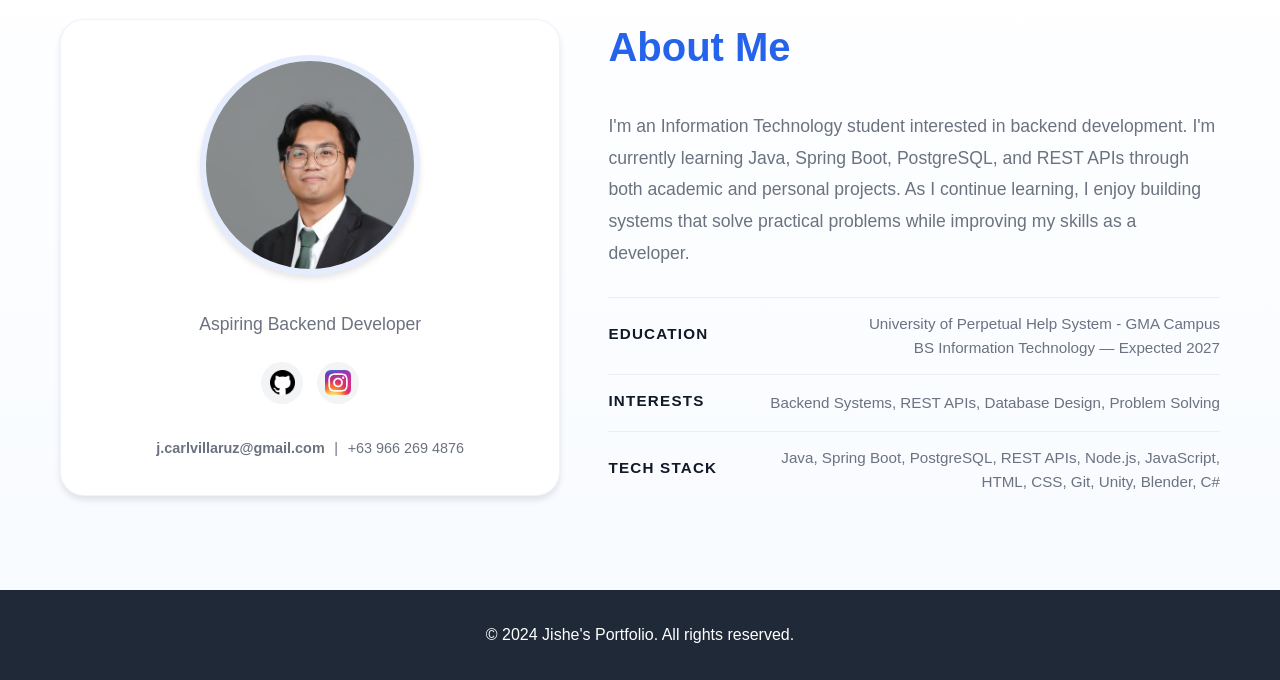
==== commit 656ac51f: "Comment out LinkedIn link in index.html Commented out LinkedIn social link in about section." ====
--- a/index.html
+++ b/index.html
@@ -104,9 +104,11 @@
                         <a href="https://github.com/Jisheee" target="_blank" rel="noopener noreferrer" aria-label="GitHub">
                             <img src="assets/github icon.webp" alt="GitHub icon">
                         </a>
+                        <!--
                         <a href="https://www.linkedin.com/" target="_blank" rel="noopener noreferrer" aria-label="LinkedIn">
                             <img src="assets/linkedin icon.png" alt="LinkedIn icon">
                         </a>
+                        -->
                         <a href="https://www.instagram.com/reeechiz/" target="_blank" rel="noopener noreferrer" aria-label="Instagram">
                             <img src="assets/Instagram_icon.png" alt="Instagram icon">
                         </a>
